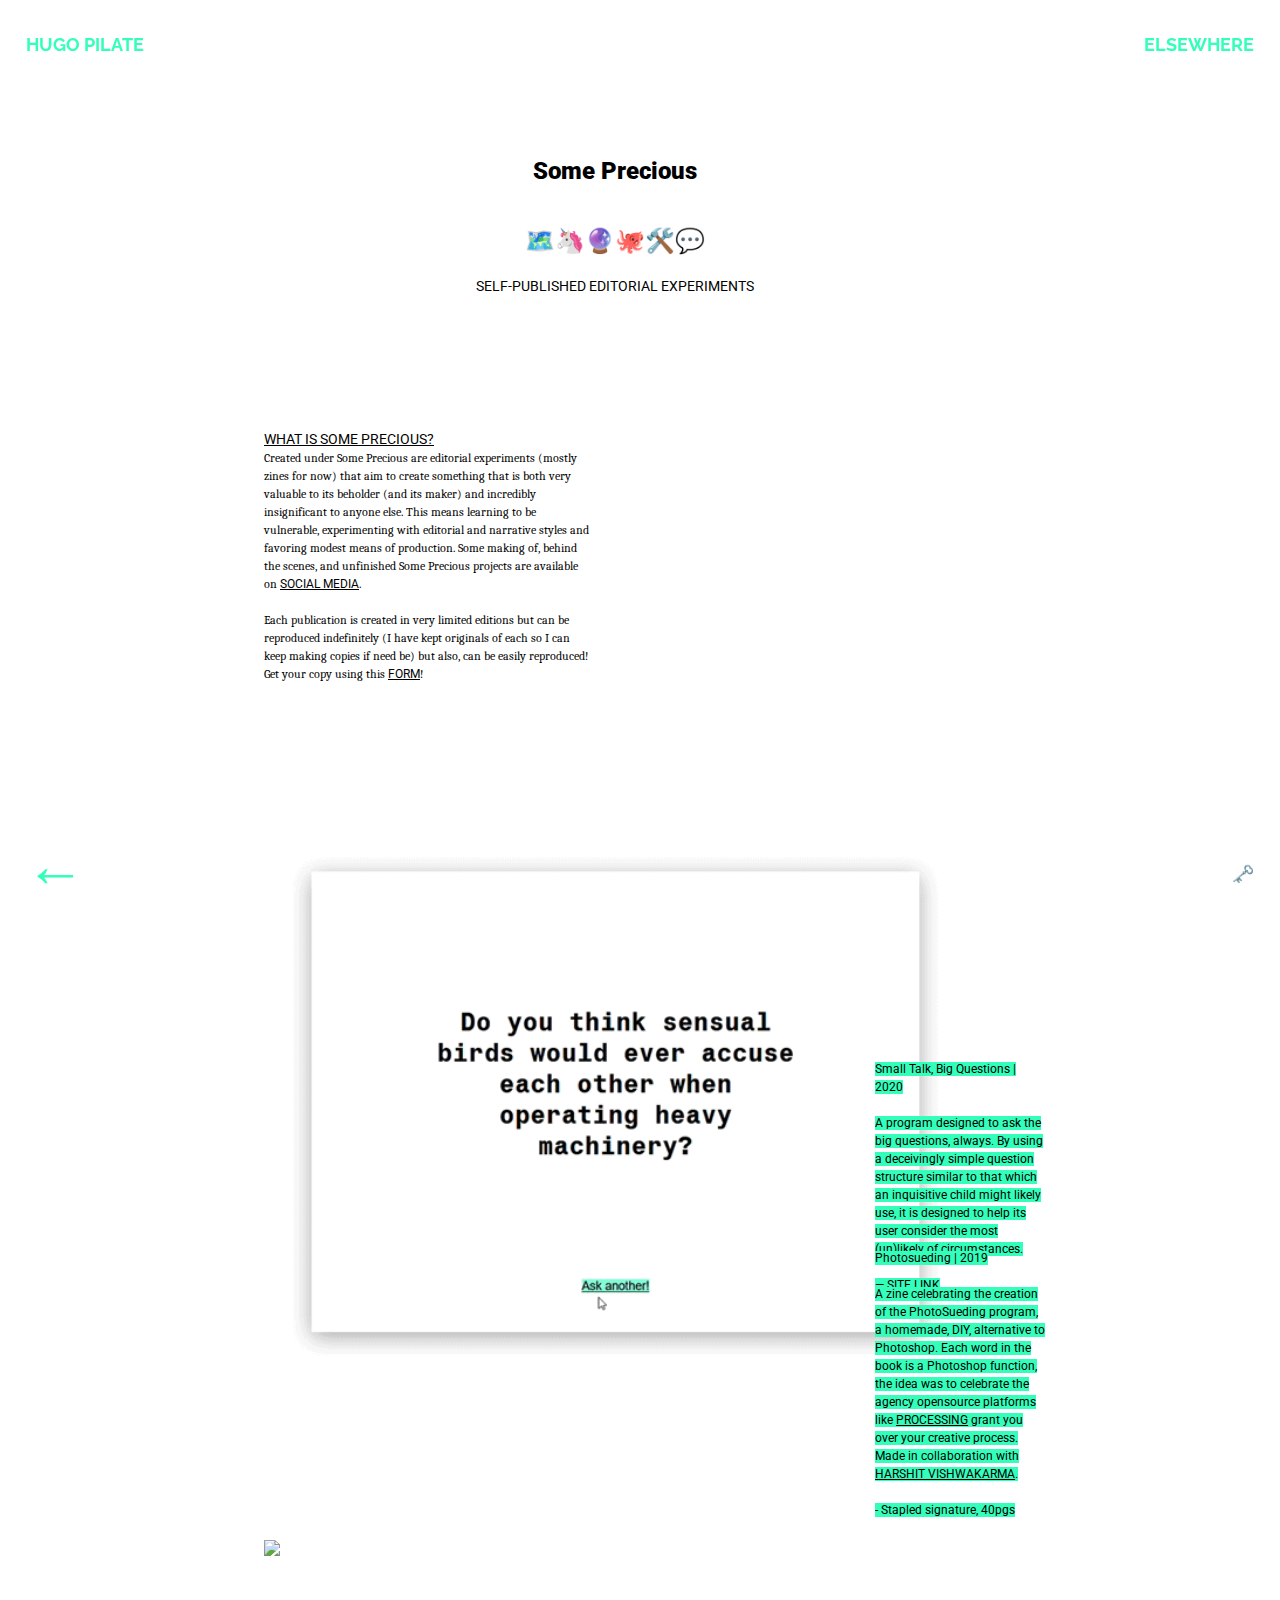
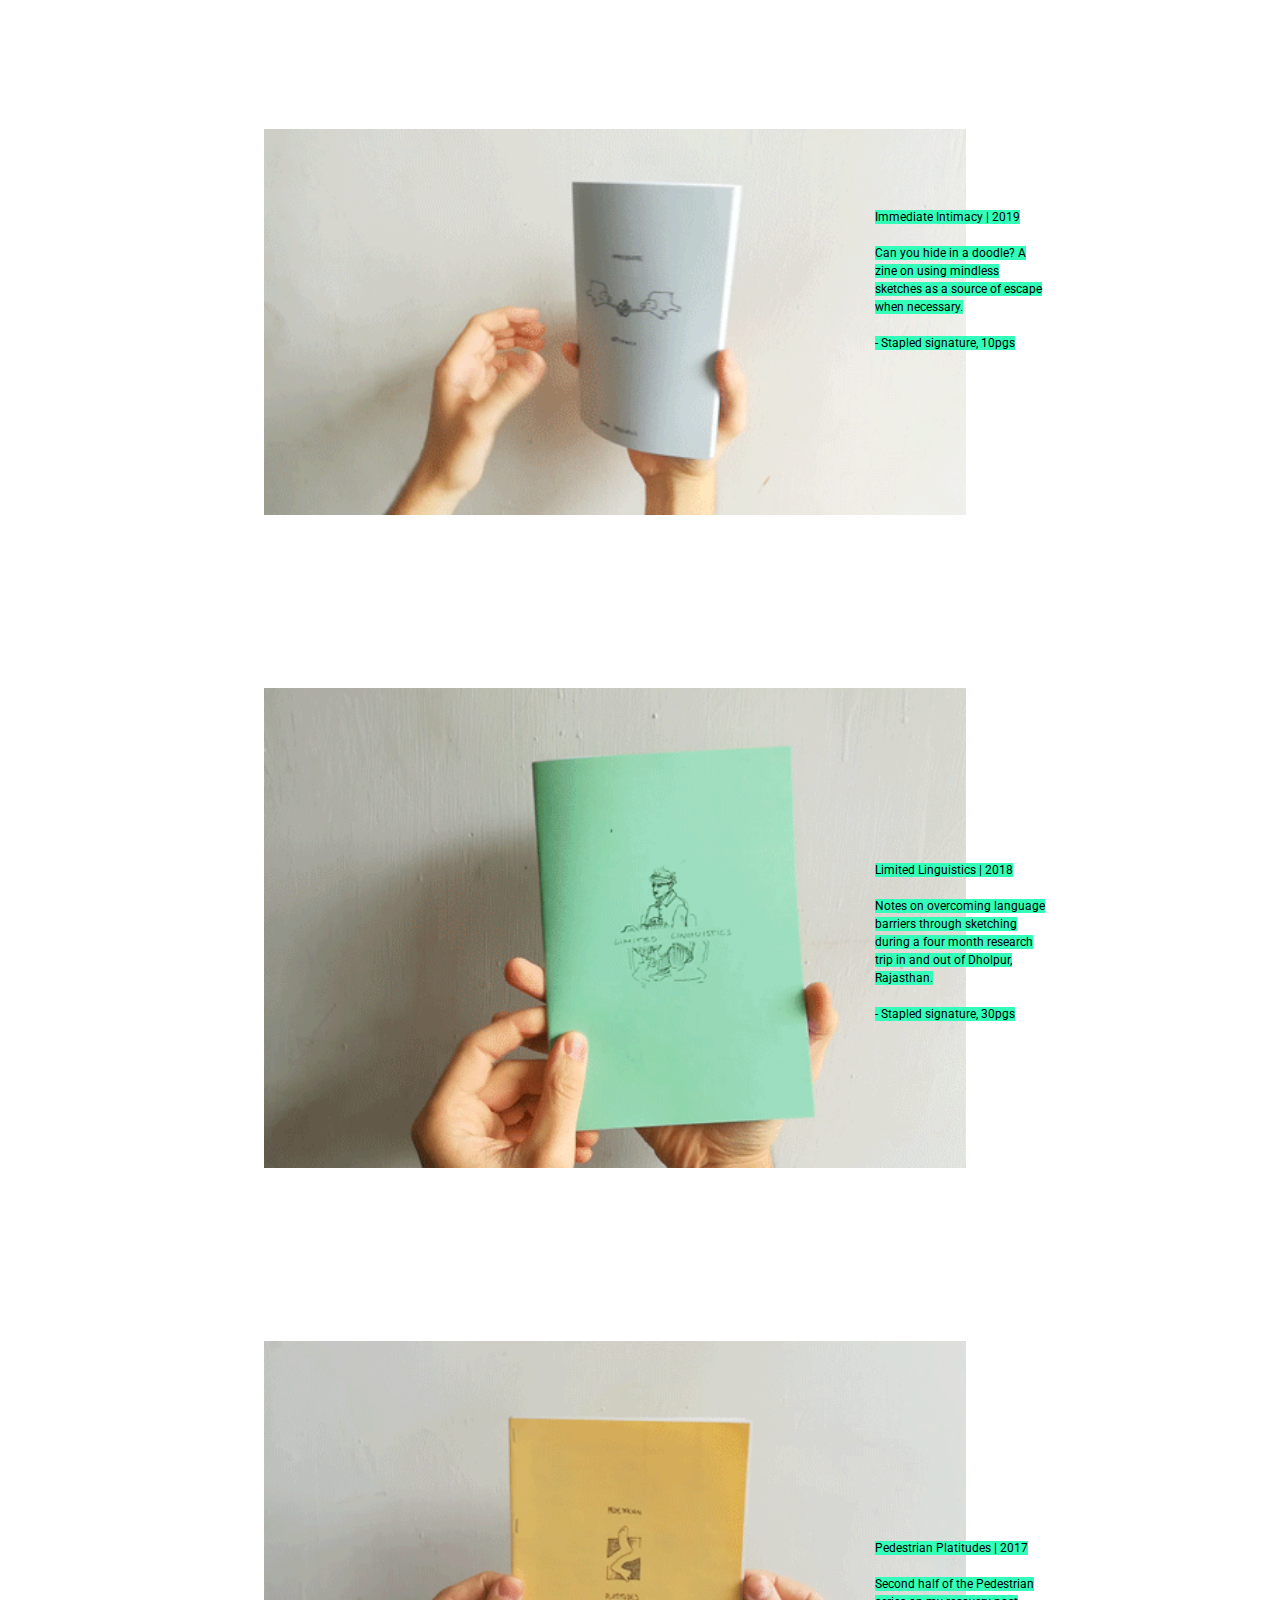
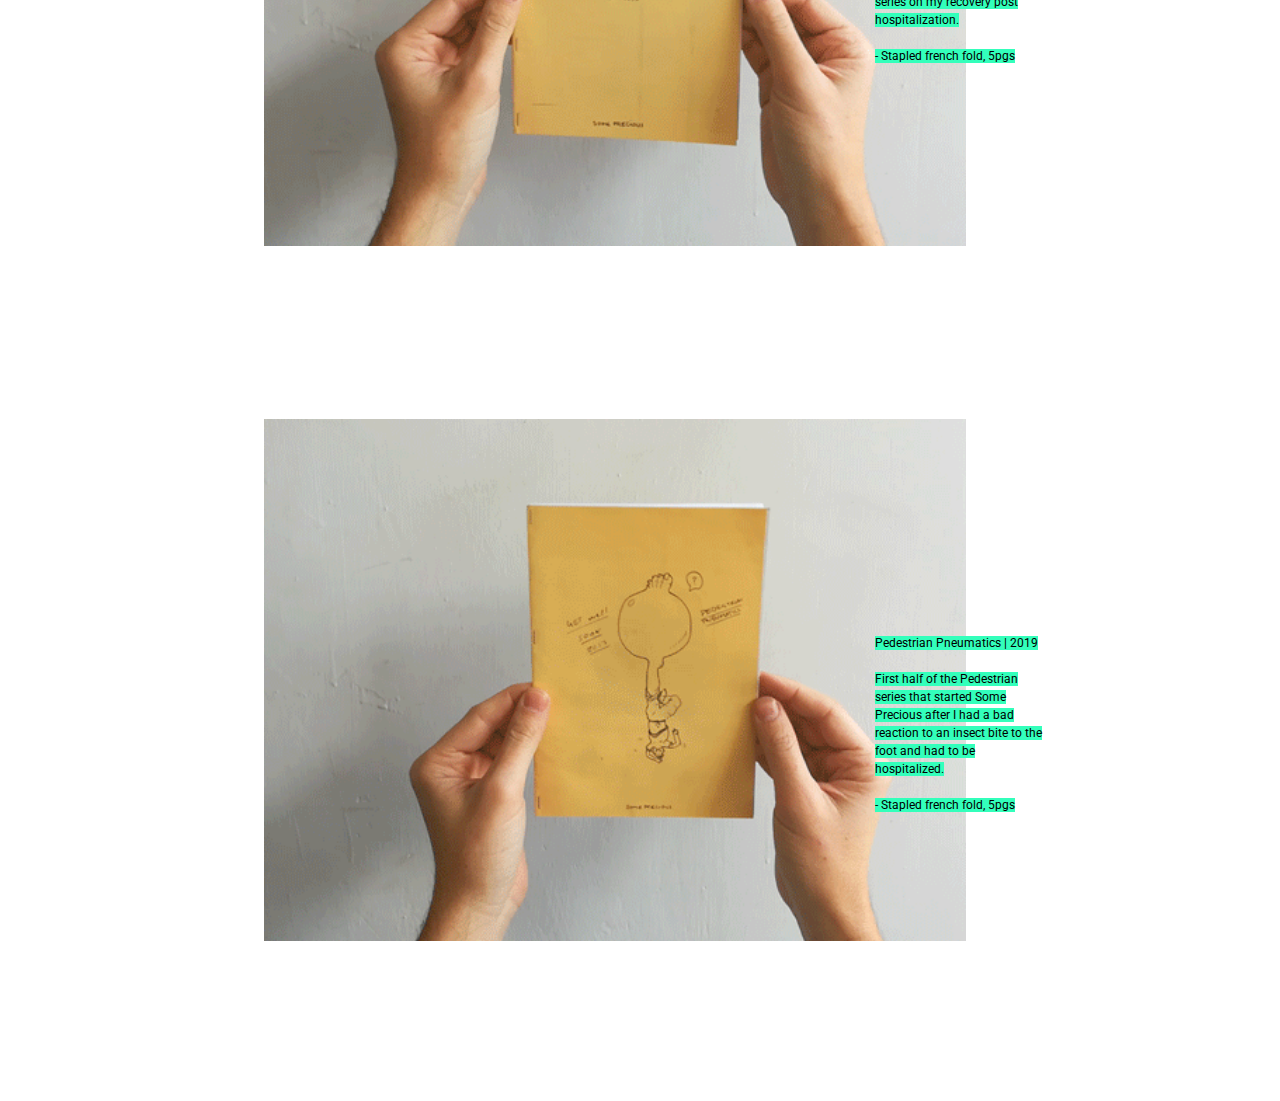
==== 00SomePrecious.html @ 05a1bcd6 "Someprecious Update" ====
<!DOCTYPE html>


<head>
    <title>SomePrecious</title>
    <link href="https://fonts.googleapis.com/css2?family=Raleway:wght@900&display=swap" rel="stylesheet">
    <link href="https://fonts.googleapis.com/css?family=Roboto:300,400&display=swap" rel="stylesheet">
    <link href="https://fonts.googleapis.com/css?family=Caladea|Roboto+Condensed:700&display=swap" rel="stylesheet">
    <link rel="stylesheet" href="style.css">


    <!-- Global site tag (gtag.js) - Google Analytics -->
    <script async src="https://www.googletagmanager.com/gtag/js?id=UA-48901953-2"></script>
    <script>
        window.dataLayer = window.dataLayer || [];

        function gtag() {
            dataLayer.push(arguments);
        }
        gtag('js', new Date());

        gtag('config', 'UA-48901953-2');

    </script>



</head>



<body>
    
    <div class="flex-grid">
    <div class="col">
        <h6 style="text-align: center;">Some Precious<br><br>🗺️🦄🔮🐙🛠️💬</h6>
    <h5 style="text-decoration:  none; text-align: center;">Self-Published Editorial Experiments</h5>
        </div>
    </div>

    

    <div class="flex-grid">
        <div class="col">
            <h5>What is Some Precious?</h5>
            <text>Created under Some Precious are editorial experiments (mostly zines for now) that aim to create something that is both very valuable to its beholder (and its maker) and incredibly insignificant to anyone else. This means learning to be vulnerable, experimenting with editorial and narrative styles and favoring modest means of production. Some making of, behind the scenes, and unfinished Some Precious projects are available on <a class="doc" href="https://www.instagram.com/someprecious/" target="_blank">social media</a>.
<br><br>
Each publication is created in very limited editions but can be reproduced indefinitely (I have kept originals of each so I can keep making copies if need be) but also, can be easily reproduced!

Get your copy using this <a class="doc" href="https://docs.google.com/forms/d/e/1FAIpQLSfIXjtyYgknS9eQH0121zi5hH_3DYWTckH-ZivKohguPB8NaA/viewform">form</a>!

            </text>

    </div>
        <div class="col"></div>
    
    </div>
        
    
    <div class="flex-grid">
       
        <div class="col">
            <div class="temp"><br>
                <img src="Images/000_Someprecious/iterativeinterog.gif" style="width:100%; float: left;">
                <div class="tempCaption">
                    <calloutL>Small Talk, Big Questions | 2020<br><br>A program designed to ask the big questions, always. By using a deceivingly simple question structure similar to that which an inquisitive child might likely use, it is designed to help its user consider the most (un)likely of circumstances.<br><br> — <a class="doc" href="https://smalltalkbigquestions.today" target="_blank">Site link</a>
 </calloutL>
                </div>
            </div>
            
            </div>
        </div>
    
    
        
        <div class="flex-grid">
       
        <div class="col">
            <div class="temp"><br>
                <img src="Images/000_Someprecious/PS.gif" style="width:100%; float: left;">
                <div class="tempCaption">
                    <calloutL>Photosueding | 2019<br><br>A zine celebrating the creation of the PhotoSueding program, a homemade, DIY, alternative to Photoshop. Each word in the book is a Photoshop function, the idea was to celebrate the agency opensource platforms like <a class="doc" href="https://processing.org" target="_blank">Processing</a> grant you over your creative process. Made in collaboration with <a class="doc" href="https://instagram.com/harshitvishvkarma/" target="_blank">Harshit Vishwakarma</a>. 
<br><br>- Stapled signature, 40pgs</calloutL>
                </div>
            </div>
            
            </div>
        </div>
    
    
    <div class="flex-grid">
       
        <div class="col">
            <div class="temp"><br>
                <img src="Images/000_Someprecious/immediateintim.gif" style="width:100%; float: left;">
                <div class="tempCaption">
                    <calloutL>Immediate Intimacy | 2019<br><br>Can you hide in a doodle? A zine on using mindless sketches as a source of escape when necessary.
<br><br>- Stapled signature, 10pgs</calloutL>
                </div>
            </div>
            
            </div>
        </div>
    
     <div class="flex-grid">
       
        <div class="col">
            <div class="temp"><br>
                <img src="Images/000_Someprecious/limitedLing.gif" style="width:100%; float: left;">
                <div class="tempCaption">
                    <calloutL>Limited Linguistics | 2018<br><br>Notes on overcoming language barriers through sketching during a four month research trip in and out of Dholpur, Rajasthan.<br><br>
- Stapled signature, 30pgs</calloutL>
                </div>
            </div>
            
            </div>
        </div>

    
 <div class="flex-grid">
       
        <div class="col">
            <div class="temp"><br>
                <img src="Images/000_Someprecious/pedplat.gif" style="width:100%; float: left;">
                <div class="tempCaption">
                    <calloutL>Pedestrian Platitudes | 2017<br><br>Second half of the Pedestrian series on my recovery post hospitalization.<br><br>
- Stapled french fold, 5pgs</calloutL>
                </div>
            </div>
            
            </div>
        </div>
    
     <div class="flex-grid">
       
        <div class="col">
            <div class="temp"><br>
                <img src="Images/000_Someprecious/pedpneu.gif" style="width:100%; float: left;">
                <div class="tempCaption">
                    <calloutL>Pedestrian Pneumatics | 2019<br><br>First half of the Pedestrian series that started Some Precious after I had a bad reaction to an insect bite to the foot and had to be hospitalized.<br><br>
- Stapled french fold, 5pgs</calloutL>
                </div>
            </div>
            
            </div>
        </div>

    
    
    
    <div class="topleft">
        <a class="tab" href="index.html" style="text-transform: uppercase"><h2>HUGO PILATE</h2></a>

    </div>

    <div class="topRight">
        <button type="button" class="collapsibleTR">
            <h2>ELSEWHERE</h2>
        </button>
        <div class="contentTR">
            <textTABS>
                <li> <a class="tab" href="https://medium.com/@hugopilate" target="_blank">Notebook</a></li>
                <li> <a class="tab" href="https://enchaussettes.tumblr.com/" target="_blank">Scrapbook</a></li>
                <li> <a class="tab" href="https://www.linkedin.com/in/hugopilate/" target="_blank">Interactive Resume</a></li>
                <li><a class="tab" href="https://www.instagram.com/enchaussettes/" target="_blank">Photo album</a></li>
                <li><a class="tab" href="https://github.com/juzbox" target="_blank">Code bank</a></li>
                <li><a class="tab" href="https://cults3d.com/en/users/Juzbox/creations" target="_blank">3D Library</a></li>
            </textTABS>
        </div>
    </div>

    <div class="bottomright">
        <button type="button" class="collapsibleBR">
            <h2>🗝️</h2>
        </button>
        <div class="contentBR">
            <textTABS>
                <li> <a class="key" href="#" target="_blank">Design Research and Strategy 🧩</a></li>
                <li> <a class="key" href="#" target="_blank">Digital Storytelling 🦄</a></li>
                <li> <a class="key" href="#" target="_blank">Speculative Design 🔮</a></li>
                <li> <a class="key" href="#" target="_blank">Public Engagement 💬</a></li>
                <li> <a class="key" href="#" target="_blank">Cocreation 🐙</a></li>
                <li> <a class="key" href="#" target="_blank">Art Direction 🗺️</a></li>
                <li> <a class="key" href="#" target="_blank">Prototyping and Production 🛠️</a></li>
            </textTABS>
        </div>
    </div>

    <div class="botleft">
        <a class="h1" href="about.html">←</a>
    </div>




</body>



<script>
    var coll = document.getElementsByClassName("collapsible");
    var i;

    for (i = 0; i < coll.length; i++) {
        coll[i].addEventListener("click", function() {
            this.classList.toggle("active");
            var content = this.nextElementSibling;
            if (content.style.display === "block") {
                content.style.display = "none";
            } else {
                content.style.display = "block";
            }
        });
    }

    var coll = document.getElementsByClassName("collapsibleTR");

    for (i = 0; i < coll.length; i++) {
        coll[i].addEventListener("click", function() {
            this.classList.toggle("active");
            var content = this.nextElementSibling;
            if (content.style.display === "block") {
                content.style.display = "none";
            } else {
                content.style.display = "block";
            }
        });
    }

    var coll = document.getElementsByClassName("collapsibleBR");


    for (i = 0; i < coll.length; i++) {
        coll[i].addEventListener("click", function() {
            this.classList.toggle("active");
            var content = this.nextElementSibling;
            if (content.style.display === "block") {
                content.style.display = "none";
            } else {
                content.style.display = "block";
            }
        });
    }

</script>





<html>

</html>
---- style.css ----
body {
    padding: 0px;
    cursor: crosshair;
}


/*         TEXT         */
text {
    color: black;
    font-family: 'Caladea';
    font-size: 12px;
    line-height: 16px;
    padding-right: 0px;
    background: white;
}

texti {
    background: white;
    color: black;
    font-family: 'Caladea';
    font-size: 12px;
    font-style: italic;
}


calloutR {
    color: black;
    font-family: 'Roboto';
    padding: 0px;
    margin: 0px;
    position: inherit;
    font-size: 12px;
    right: -18vw;
    background: #33ffbb;
    bottom: 12vh;
    z-index: 1;
}

calloutL {
    color: black;
    font-family: 'Roboto';
    padding: 0px;
    margin: 0px;
    position: inherit;
    font-size: 12px;
    right: -45vw;
    background: #33ffbb;
    bottom: 32vh;
    z-index: 1;
}



textTABS {
    color: black;
    font-family: 'Caladea';
    font-size: 14px;
    line-height: 18px;
    padding-right: 20px;
}

li {
    text-align: right;
    list-style: none;
}

a.h1 {
    text-decoration: none;
    font-family: 'Raleway', sans-serif;
    font-size: 60px;
    color: #33ffbb;
    z-index: 1;
}

a.h1:hover {
    text-decoration: none;
    font-family: 'Raleway', sans-serif;
    font-size: 65px;
    color: #33ffbb;
    z-index: 1;
}


h2 {
    background-color: transparent;
    font-family: 'Raleway', sans-serif;
    font-size: 18px;
    color: #33ffbb;
}

h2:hover {
    background-color: transparent;
    font-family: 'Raleway', sans-serif;
    cursor: zoom-in;
    z-index: 1;
    padding: 5px;
    font-size: 20px;
    color: #33ffbb;
}


h3 {
    background: white;
    line-height: 28px;
    color: black;
    font-family: 'Roboto', sans-serif;
    font-weight: 900;
    font-size: 18px;
    padding-right: 20px;
}


h4 {
    background-color: transparent;
    font-family: 'Raleway', sans-serif;
    font-size: 18px;
    color: #33ffbb;
}

h5 {
    background: white;
    line-height: 18px;
    font-family: 'Roboto';
    font-size: 14px;
    cursor: crosshair;
    font-weight: 400;
    text-transform: lowercase;
    color: black;
    padding-top: 0px;
    margin-top: 0px;
    text-transform: uppercase;
    text-decoration: underline;
    margin-bottom: 0px;
    padding-bottom: 0px;
}

h6 {
    background: white;
    line-height: 35px;
    color: black;
    position: sticky;
    font-family: 'Roboto', sans-serif;
    font-weight: 900;
    font-size: 24px;
    padding-top: 0vh;
    margin-bottom: 18px;
}



/*         INTERACTIVE (CLICKABLE MENUS)        */


.collapsible {
    background-color: transparent;
    color: black;
    cursor: crosshair;
    padding: 0px;
    border: none;
    outline: none;
    padding-bottom: 0px;
}



.content {
    display: none;
    bottom: 50px;
    padding-bottom: 16px;
    position: absolute;
    max-height: 300px;
    overflow-y: scroll;
    background-color: white;
    min-width: 350px;
    z-index: 1;
}




.collapsibleBR {
    color: black;
    background-color: transparent;
    cursor: crosshair;
    padding: px;
    border: none;
    outline: none;
    z-index: 1;
}


.contentBR {
    display: none;
    right: 2vw;
    bottom: 5vh;
    padding-bottom: 0px;
    position: absolute;
    min-width: 350px;

}




.collapsibleTR {
    position: absolute;
    text-align: left;
    right: 0px;
    background-color: transparent;
    color: black;
    cursor: crosshair;
    border: none;
    outline: none;
}




.contentTR {
    background-color: transparent;
    text-align: left;
    display: none;
    top: 5vh;
    right: 2vw;
    position: absolute;
    z-index: 1;
    min-width: 150px;
}





/*         IMAGE         */

img {
    width: 100%;
    height: auto;
    float: right;
    padding-bottom: 20px;

}

.video-container {
    position: relative;
    padding-bottom: 56.25%;
    padding-top: 35px;
    height: 0;
    overflow: hidden;
}

.video-container iframe {
    position: absolute;
    top: 0;
    left: 0;
    width: 100%;
    height: 100%;
}



/*         INTERACTIVE (IMAGE and LINKS)        */


.dropdown-contentIMG {
    display: none;
    position: absolute;
    padding-right: 10px;
}

.dropdown:hover .dropdown-contentIMG {
    float: left;
    color: black;
    display: block;
    cursor: crosshair;
}

a.doc {
    font-family: 'Roboto';
    font-size: 12px;
    cursor: zoom-in;
    font-weight: normal;
    text-transform: uppercase;
    color: black;
    text-decoration: underline;
}

a.doc:hover {
    color: black;
    cursor: zoom-in;
    background: #33ffbb;
    font-size: 12px;
    text-decoration: none;
}


a.tab {
    line-height: 24px;
    font-family: 'Roboto';
    font-size: 18x;
    cursor: zoom-in;
    font-weight: normal;
    text-transform: lowercase;
    color: black;
    text-decoration: none;
}

a.tab:hover {
    color: black;
    cursor: zoom-in;
    background: #33ffbb;
    text-decoration: none;
}

a.index {

    font-size: 16px;
    line-height: 28px;
    font-family: 'Roboto';
    font-size: 18px;
    font-weight: 900;
    cursor: zoom-in;
    color: black;
    text-decoration: none;
}

a.index:hover {
    color: black;
    cursor: zoom-in;
    background: #33ffbb;
    text-decoration: none;
}


a.key {
    line-height: 24px;
    background: white;
    font-family: 'Roboto';
    font-size: 18x;
    cursor: zoom-in;
    font-weight: normal;
    text-transform: lowercase;
    color: black;
    text-decoration: none;
}

a.key:hover {
    color: black;
    cursor: crosshair;
    background: white;
    text-decoration: none;
}








/*         LAYOUT        */


.row {
    position: relative;
    flex-direction: row;
    display: flex;
    background: transparent;
    flex-wrap: nowrap;
    margin: 0px;
    height: 80%;
}

.rowProj {
    background: transparent;
    position: relative;
    margin: 0px;
    width: 100%;
    height: 20vh;

}


.column {
    position: relative;
    left: 30vw;
    flex-direction: column;
    float: left;
    top: 0px;
    height: 95vh;
    overflow-y: scroll;
    width: 25vw;
    margin-top: 2vh;
    padding-right: 10px;
    margin-right: 20px;
}

.column2 {
    position: relative;
    left: 30vw;
    flex-direction: column;
    float: left;
    top: 0px;
    height: 95vh;
    overflow-y: scroll;
    width: 25vw;
    margin-top: 2vh;
    padding-right: 10px;
    margin-right: 20px;
}




.tempImg {

    margin-top: 10vh;
    margin-right: 10vw;
    margin-left: 10vw;

    position: relative;
    height: 45vh;
    width: 80%;
    overflow-x: scroll;
}

.temp {
    margin: 0px;
    padding: 0px;
    position: relative;
    width: 100%;
}

.tempCaption {
    margin: 0px;
    padding: 0px;
    height: 30px;
    position: relative;
    bottom: 40px;
    right: -5%;
    width: 170px;
}

.tempCaptionfull {
    margin: 0px;
    padding: 0px;
    height: 30px;
    position: relative;
    bottom: -40px;
    right: -55%;
    width: 170px;
}




.topRight {
    margin 0;
    position: fixed;
    top: 2vh;
    right: 20px;
    width: 0px;

}

.topleft {
    width: 20vw;
    position: fixed;
    top: 2vh;
    left: 2vw;
}



.bottomright {
    position: fixed;
    bottom: 0vh;
    right: 20px;
    font-size: 14x;
}

.botleft {
    position: fixed;
    bottom: 0vh;
    left: 2vw;
}

.botCenter {
    position: fixed;
    text-align: center;
    bottom: 3vh;
    transform: translate(-50%);
    left: 50%;
    width: 400px;

}

/*FLEX*/


.flex-gridTop {
    display: flex;
    height: 2vh;
    width: 100%;
}

.flex-grid {
    display: flex;
    flex-flow: row;
    padding-top: 10vh;
    padding-left: 20vw;
    padding-right: 20vw;
    padding-bottom: 5vh;
}

.flex-grid .col {
    flex: 1;
    padding-right: 50px;
    min-width: 30%;
}


.infoSide {
    width: 20vw;
    position: fixed;
    top: 30vh;
    left: 2vw;
}


/* Smartphones (portrait) ----------- */
@media screen and (orientation:portrait) {
    /*@media only screen and (max-width : 320px) {*/
    /* Styles */


    .infoSide {
        display: none;
    }

    .flex-grid .col {
        flex: 1;
        padding-right: 50px;
        min-width: 20%;
    }

    .flex-grid .col {
        flex: 1;
        padding-right: 50px;
        padding-bottom: 50px;
        min-width: 30%;
    }



    a.doc {
        font-family: 'Roboto';
        font-size: 20px;
        cursor: zoom-in;
        font-weight: normal;
        text-transform: uppercase;
        color: black;
        text-decoration: underline;
    }

    .tempImg {

        margin-top: 10vh;
        margin-right: 10vw;
        margin-left: 10vw;

        position: relative;
        height: 45vh;
        margin-left: 10vw;
        margin-right: 10vw;
        width: 90%;
        overflow-x: scroll;
    }


    .flex-grid {
        display: flex;
        width: 100%;
        flex-flow: column;
        padding-top: 10vh;
        padding-left: 20vw;
        padding-right: 20vw;
    }


    .topRight {
        margin 0;
        position: fixed;
        top: 1vh;
        right: 20px;
        width: 0px;

    }


    h2 {
        background-color: transparent;
        font-family: 'Raleway', sans-serif;
        font-size: 32px;
        color: #33ffbb;
    }


    textTABS {
        color: black;
        font-family: 'Caladea';
        font-size: 32px;
        line-height: 42px;
        padding-right: 20px;
    }




    h2:hover {
        background-color: transparent;
        font-family: 'Raleway', sans-serif;
        cursor: zoom-in;
        z-index: 1;
        padding: 5px;
        font-size: 32px;
        color: #33ffbb;
    }

    h2:visited {
        background-color: transparent;
        font-family: 'Raleway', sans-serif;
        cursor: zoom-in;
        z-index: 1;
        padding: 5px;
        font-size: 32px;
        color: #33ffbb;
    }

    h3 {
        background: white;
        line-height: 32px;
        color: black;
        font-family: 'Roboto', sans-serif;
        font-weight: 900;
        font-size: 24px;
        padding-right: 20px;
    }

    a.index {

        font-size: 16px;
        line-height: 32px;
        font-family: 'Roboto';
        font-size: 24px;
        font-weight: 900;
        cursor: zoom-in;
        color: black;
        text-decoration: none;
    }

    h5 {
        background: white;
        line-height: 24px;
        font-family: 'Roboto';
        font-size: 22px;
        cursor: crosshair;
        font-weight: 400;
        text-transform: lowercase;
        color: black;
        padding-top: 0px;
        margin-top: 0px;
        text-transform: uppercase;
        text-decoration: underline;
        margin-bottom: 0px;
        padding-bottom: 5px;
    }


    h6 {
        background: white;
        line-height: 65px;
        color: black;
        position: sticky;
        font-family: 'Roboto', sans-serif;
        font-weight: 900;
        font-size: 44px;
        padding-top: 5vh;
        margin-bottom: 18px;
    }

    .tempCaptionfull {
        margin: 0px;
        padding: 0px;
        height: 30px;
        position: relative;
        bottom: 30vh;
        right: -75%;
        width: 350px;
    }


    .tempCaption {
        margin: 0px;
        padding: 0px;
        height: 30px;
        position: relative;
        bottom: 20vh;
        right: -75%;
        width: 350px;
    }

    calloutR {
        color: black;
        font-family: 'Roboto';
        padding: 0px;
        margin: 0px;
        position: inherit;
        font-size: 28px;
        line-height: 40px;
        right: 0px;
        background: #33ffbb;
        bottom: 0px;
        z-index: 1;
    }



    .column {
        position: relative;
        left: 8vw;
        flex-direction: column;
        float: left;
        top: 12vh;
        height: 75vh;
        overflow-y: scroll;
        width: 40vw;
        margin-top: 2vh;
        padding-right: 10px;
        margin-right: 20px;
    }

    .column2 {
        position: relative;
        left: 8vw;
        flex-direction: column;
        float: left;
        top: 12vh;
        height: 75vh;
        overflow-y: scroll;
        width: 40vw;
        margin-top: 2vh;
        padding-right: 10px;
        margin-right: 20px;
    }

    .topleft {
        width: 40vw;
        position: fixed;
        top: 2vh;
        left: 2vw;
    }

    text {
        color: black;
        font-family: 'Caladea';
        font-size: 28px;
        line-height: 36px;
        padding-right: 0px;
        background: white;
    }

    texti {
        background: white;
        color: black;
        font-family: 'Caladea';
        font-size: 16px;
        font-style: italic;
    }
}




/* Smartphones (landscape) ----------- */
@media screen and (max-height:600px) and (orientation:landscape) {
    /* Styles */

        .infoSide {
        width: 23vw;
        position: absolute;
        overflow-y: scroll;
        height: 50vh;
        top: 35vh;
        left: 2vw;
    }

    .flex-grid {
        width: 100%;
        display: flex;
        flex-flow: row;
        padding-top: 10vh;
        padding-left: 10vw;
        padding-right: 10vw;
        padding-bottom: 15vh;
    }

    .tempCaptionfull {
        margin: 0px;
        padding: 0px;
        height: 30px;
        position: relative;
        bottom: 20vh;
        right: -75%;
        width: 170px;
    }

    .tempCaption {
        margin: 0px;
        padding: 0px;
        height: 30px;
        position: relative;
        bottom: 15vh;
        right: -35%;
        width: 170px;
    }



    .tempImg {

        margin-top: 10vh;
        margin-right: 10vw;
        margin-left: 10vw;

        position: relative;
        height: 45vh;
        margin-left: 10vw;
        margin-right: 10vw;
        width: 90%;
        overflow-x: scroll;
    }



    .column {
        position: relative;
        left: 30vw;
        flex-direction: column;
        float: left;
        top: 12vh;
        height: 75vh;
        overflow-y: scroll;
        width: 30vw;
        margin-top: 2vh;
        padding-right: 10px;
        margin-right: 20px;
    }

    .column2 {
        position: relative;
        left: 30vw;
        flex-direction: column;
        float: left;
        top: 12vh;
        height: 75vh;
        overflow-y: scroll;
        width: 30vw;
        margin-top: 2vh;
        padding-right: 10px;
        margin-right: 20px;
    }




    .topleft {
        width: 40vw;
        position: fixed;
        top: 4vh;
        left: 2vw;
    }



}
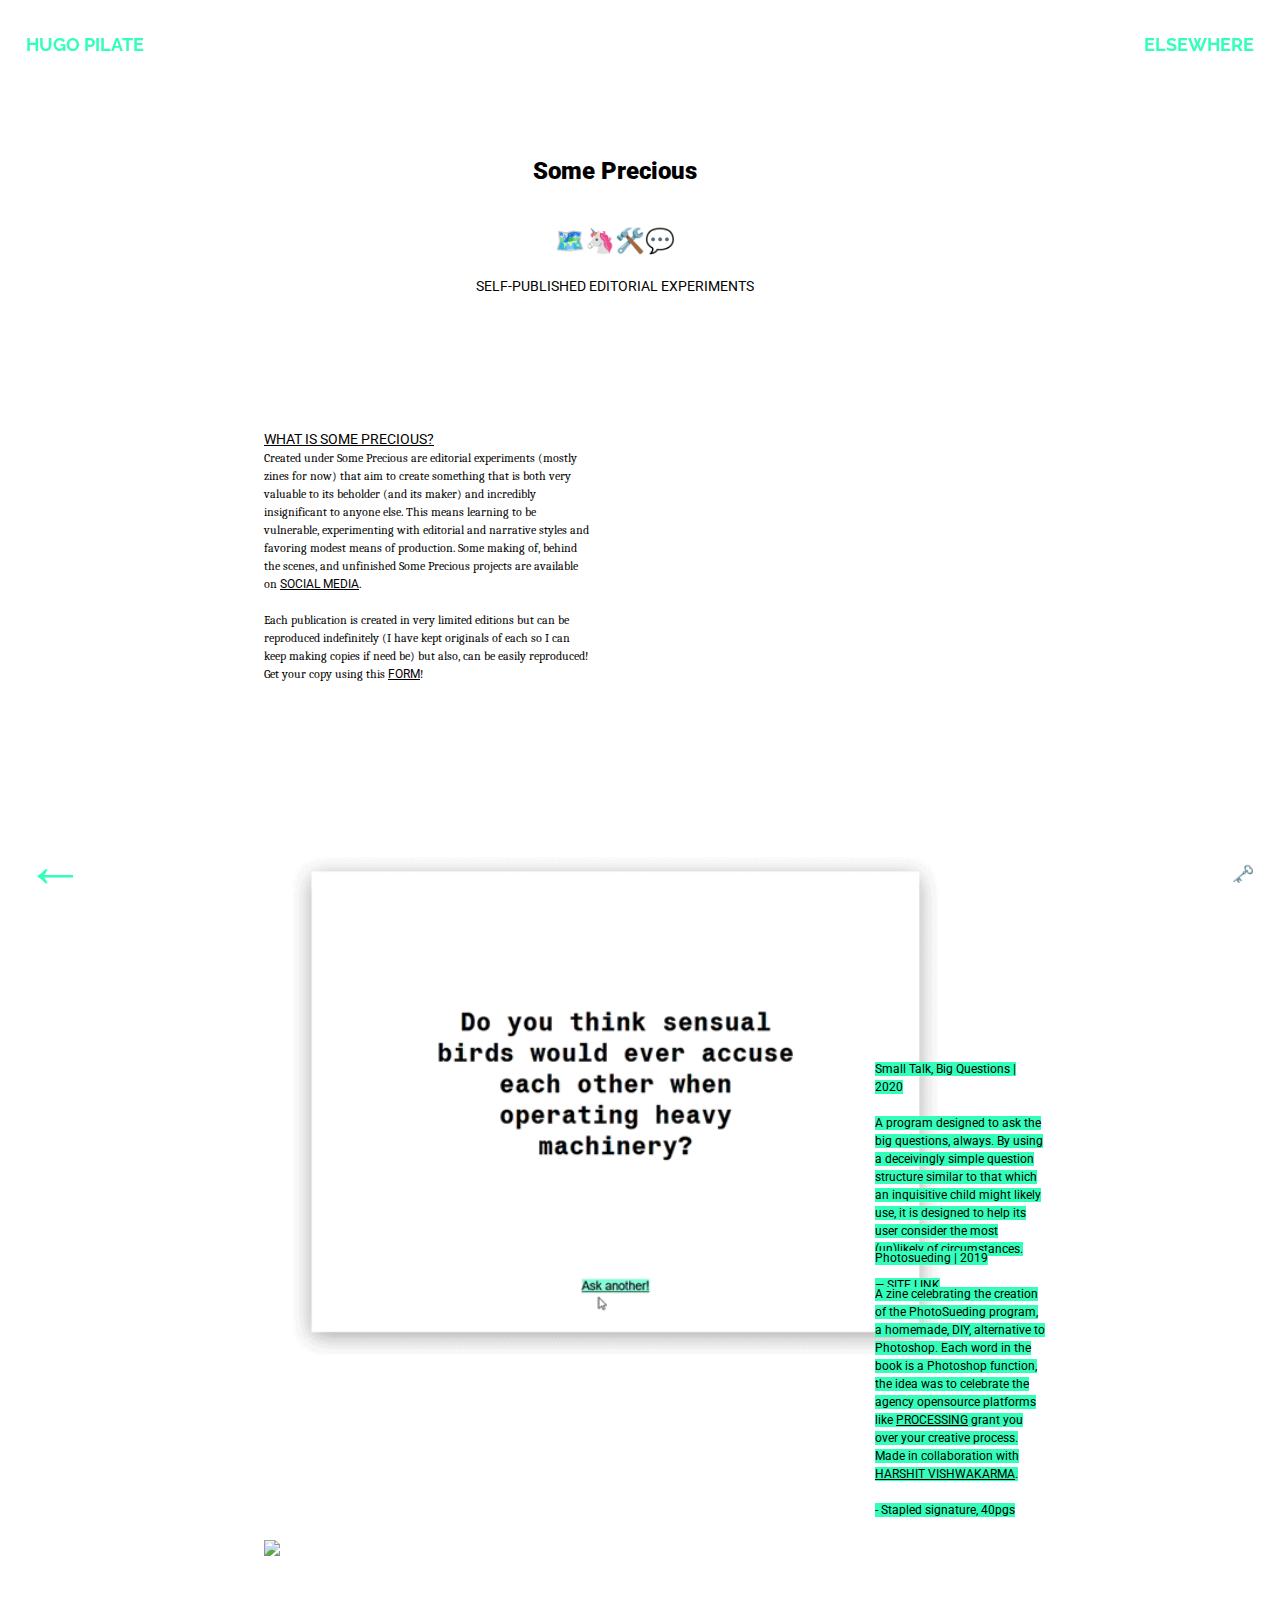
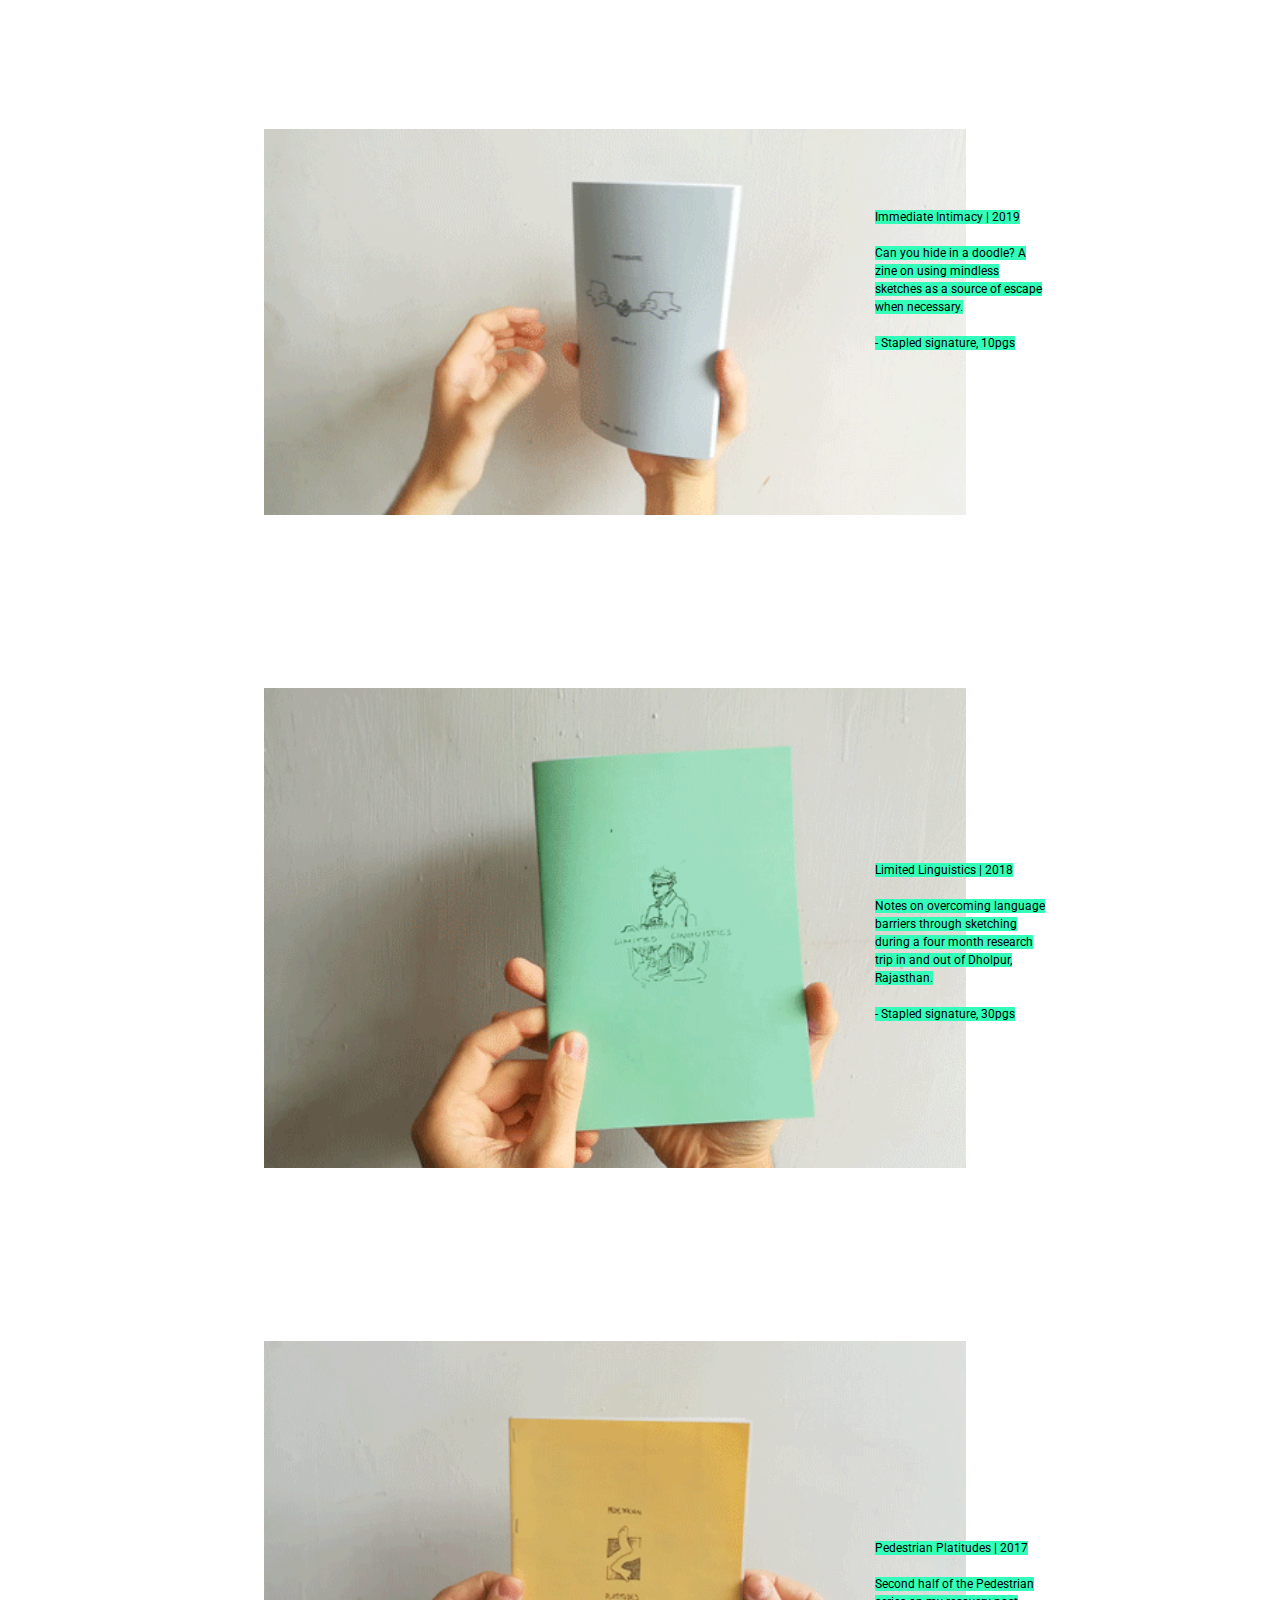
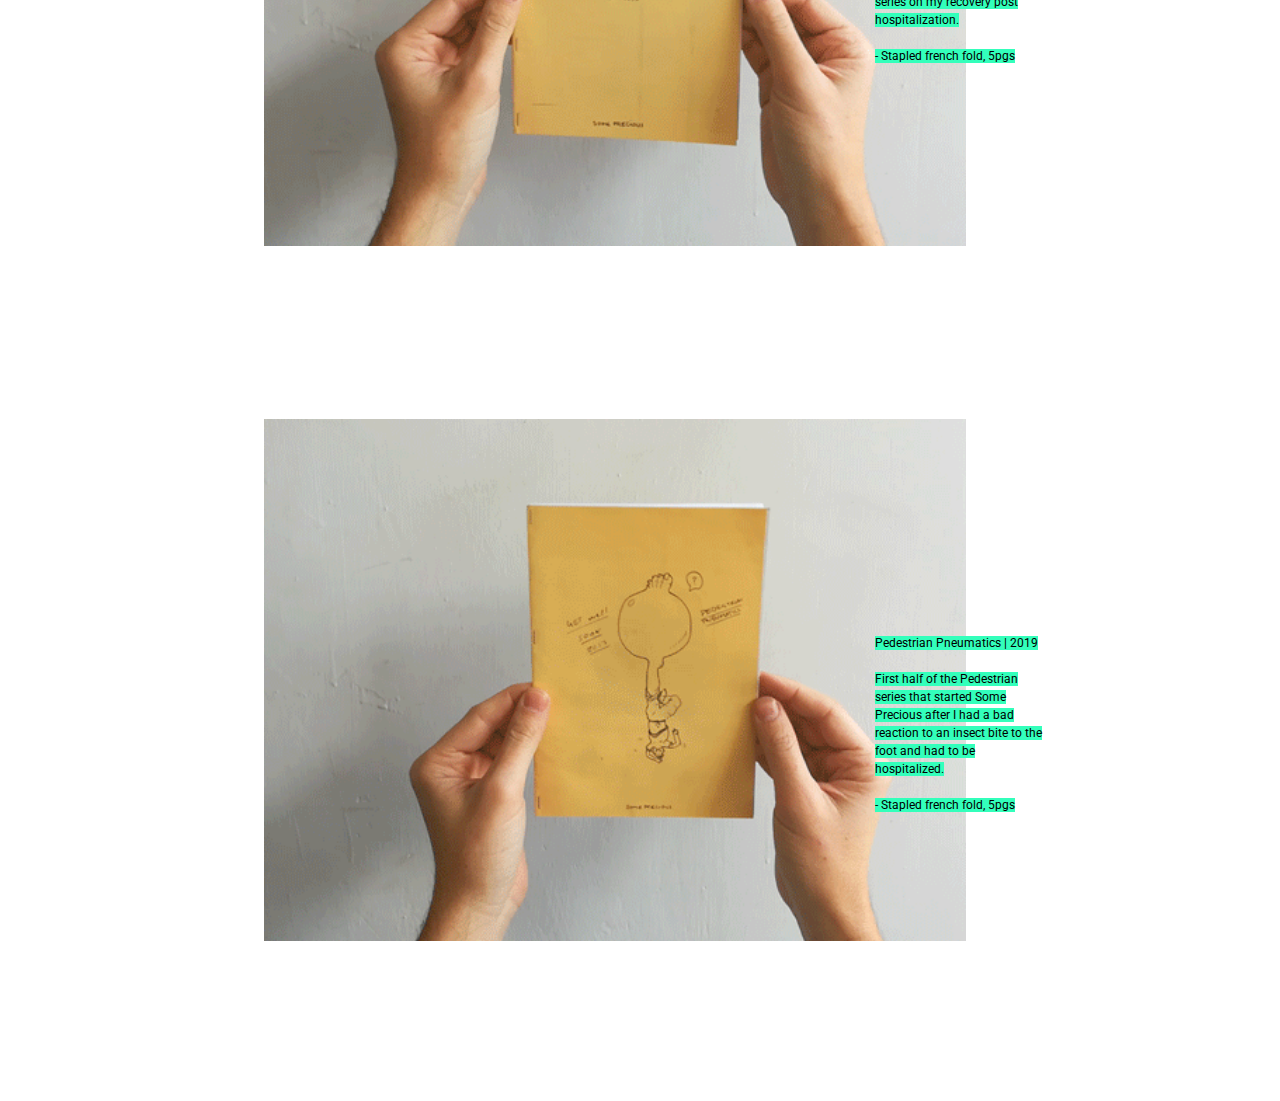
==== commit 4a581feb: "PS added" ====
--- a/00SomePrecious.html
+++ b/00SomePrecious.html
@@ -33,7 +33,7 @@
     
     <div class="flex-grid">
     <div class="col">
-        <h6 style="text-align: center;">Some Precious<br><br>🗺️🦄🔮🐙🛠️💬</h6>
+        <h6 style="text-align: center;">Some Precious<br><br>🗺️🦄🛠️💬</h6>
     <h5 style="text-decoration:  none; text-align: center;">Self-Published Editorial Experiments</h5>
         </div>
     </div>
--- a/style.css
+++ b/style.css
@@ -37,6 +37,14 @@
     z-index: 1;
 }
 
+callout {
+    color: black;
+    font-family: 'Roboto';
+    font-size: 12px;
+    background: #33ffbb;
+}
+
+
 calloutL {
     color: black;
     font-family: 'Roboto';
@@ -143,6 +151,18 @@
     font-family: 'Roboto', sans-serif;
     font-weight: 900;
     font-size: 24px;
+    padding-top: 0vh;
+    margin-bottom: 18px;
+}
+
+h7 {
+    background: white;
+    line-height: 35px;
+    color: #33ffbb;
+    position: sticky;
+    font-family: 'Roboto', sans-serif;
+    font-weight: 900;
+    font-size: 300px;
     padding-top: 0vh;
     margin-bottom: 18px;
 }
@@ -411,7 +431,17 @@
 }
 
 
-
+.fullXscroll {
+        position: relative;
+    flex-direction: row;
+    display: flex;
+    flex-wrap: nowrap;
+    margin: 0px;
+    height: 80vh;
+    width: 90vw;
+    overflow-x: scroll;
+    overflow-y: auto;
+}
 
 .tempImg {
 
@@ -442,6 +472,14 @@
     width: 170px;
 }
 
+.scrollCaption { 
+    position: inherit;
+    z-index: 1;
+    top: 10vh;
+    left: 2vw;
+    width:20vw;
+}
+
 .tempCaptionfull {
     margin: 0px;
     padding: 0px;
@@ -449,7 +487,7 @@
     position: relative;
     bottom: -40px;
     right: -55%;
-    width: 170px;
+    width: 200px;
 }
 
 
@@ -511,6 +549,15 @@
     padding-top: 10vh;
     padding-left: 20vw;
     padding-right: 20vw;
+    padding-bottom: 5vh;
+}
+
+.flex-grid-noPad {
+    display: flex;
+    flex-flow: row;
+    padding-top: 10vh;
+    padding-left: 5vw;
+    padding-right: 5vw;
     padding-bottom: 5vh;
 }
 
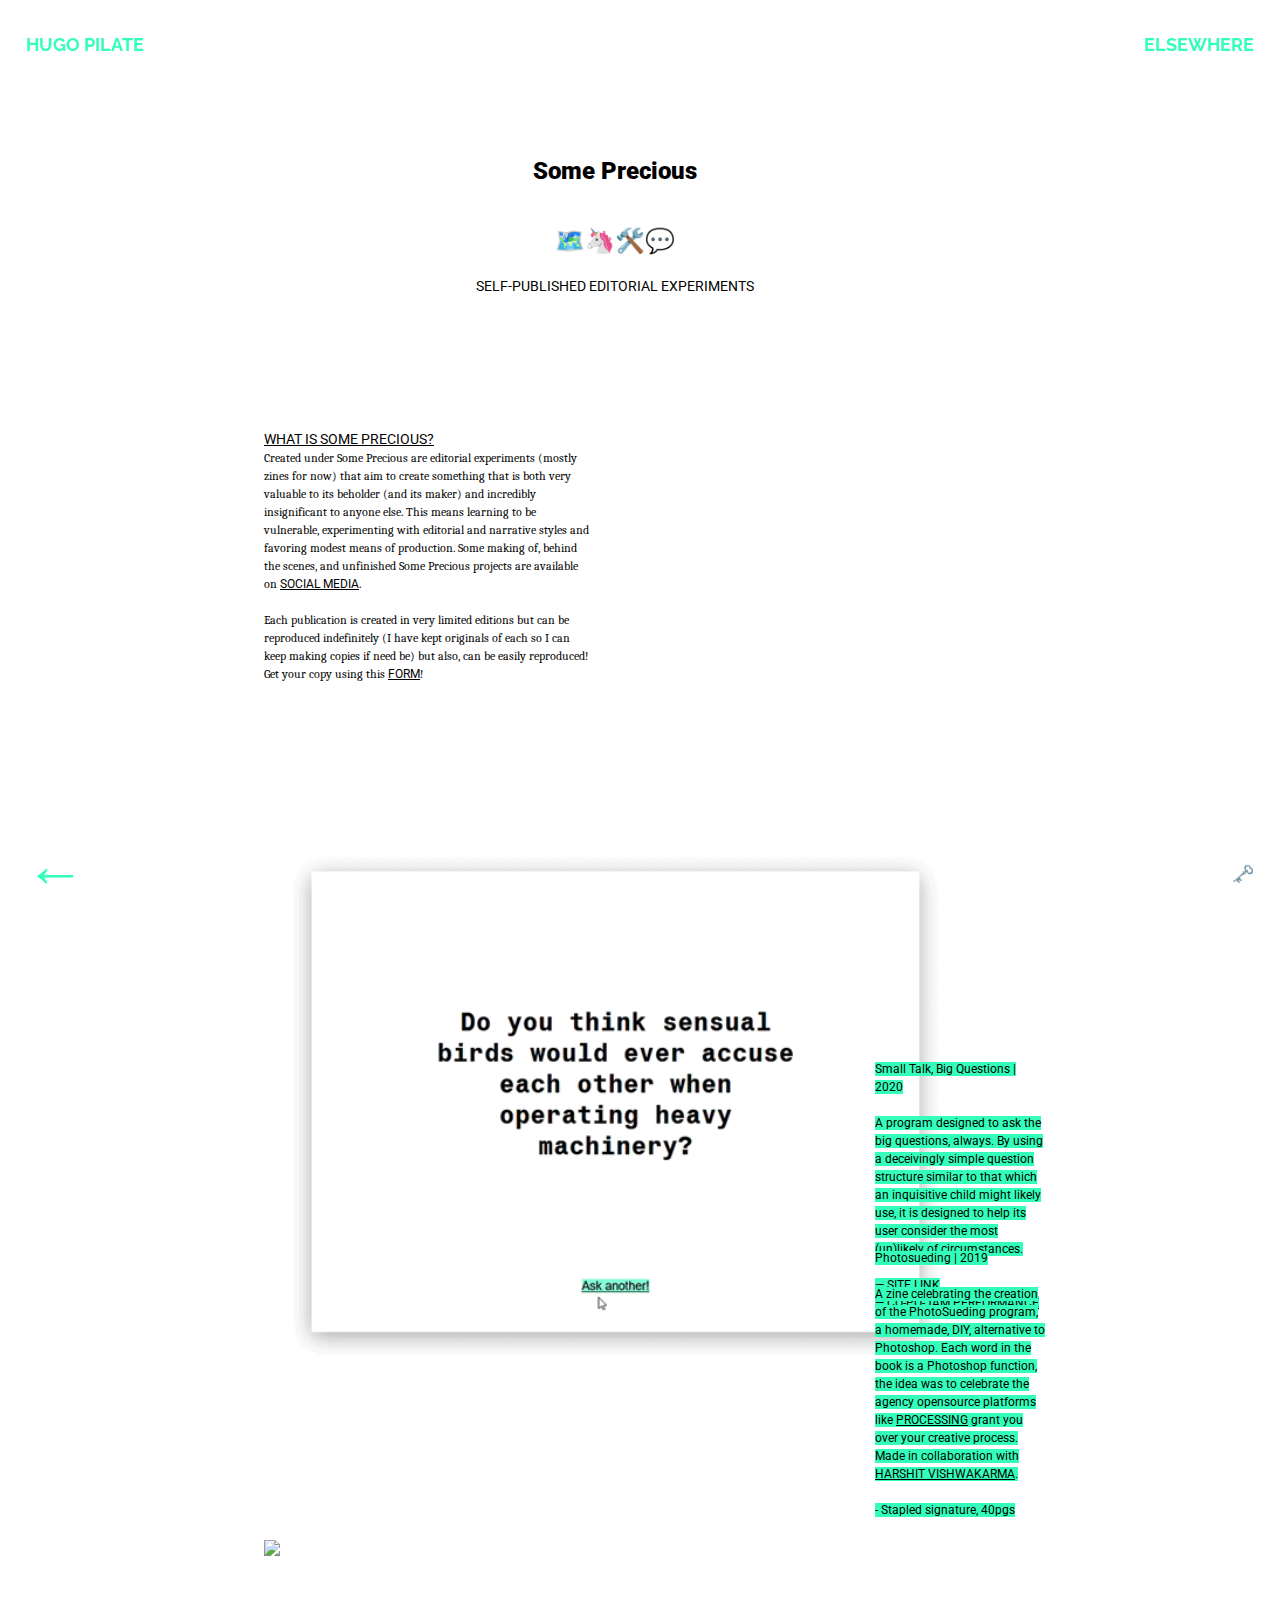
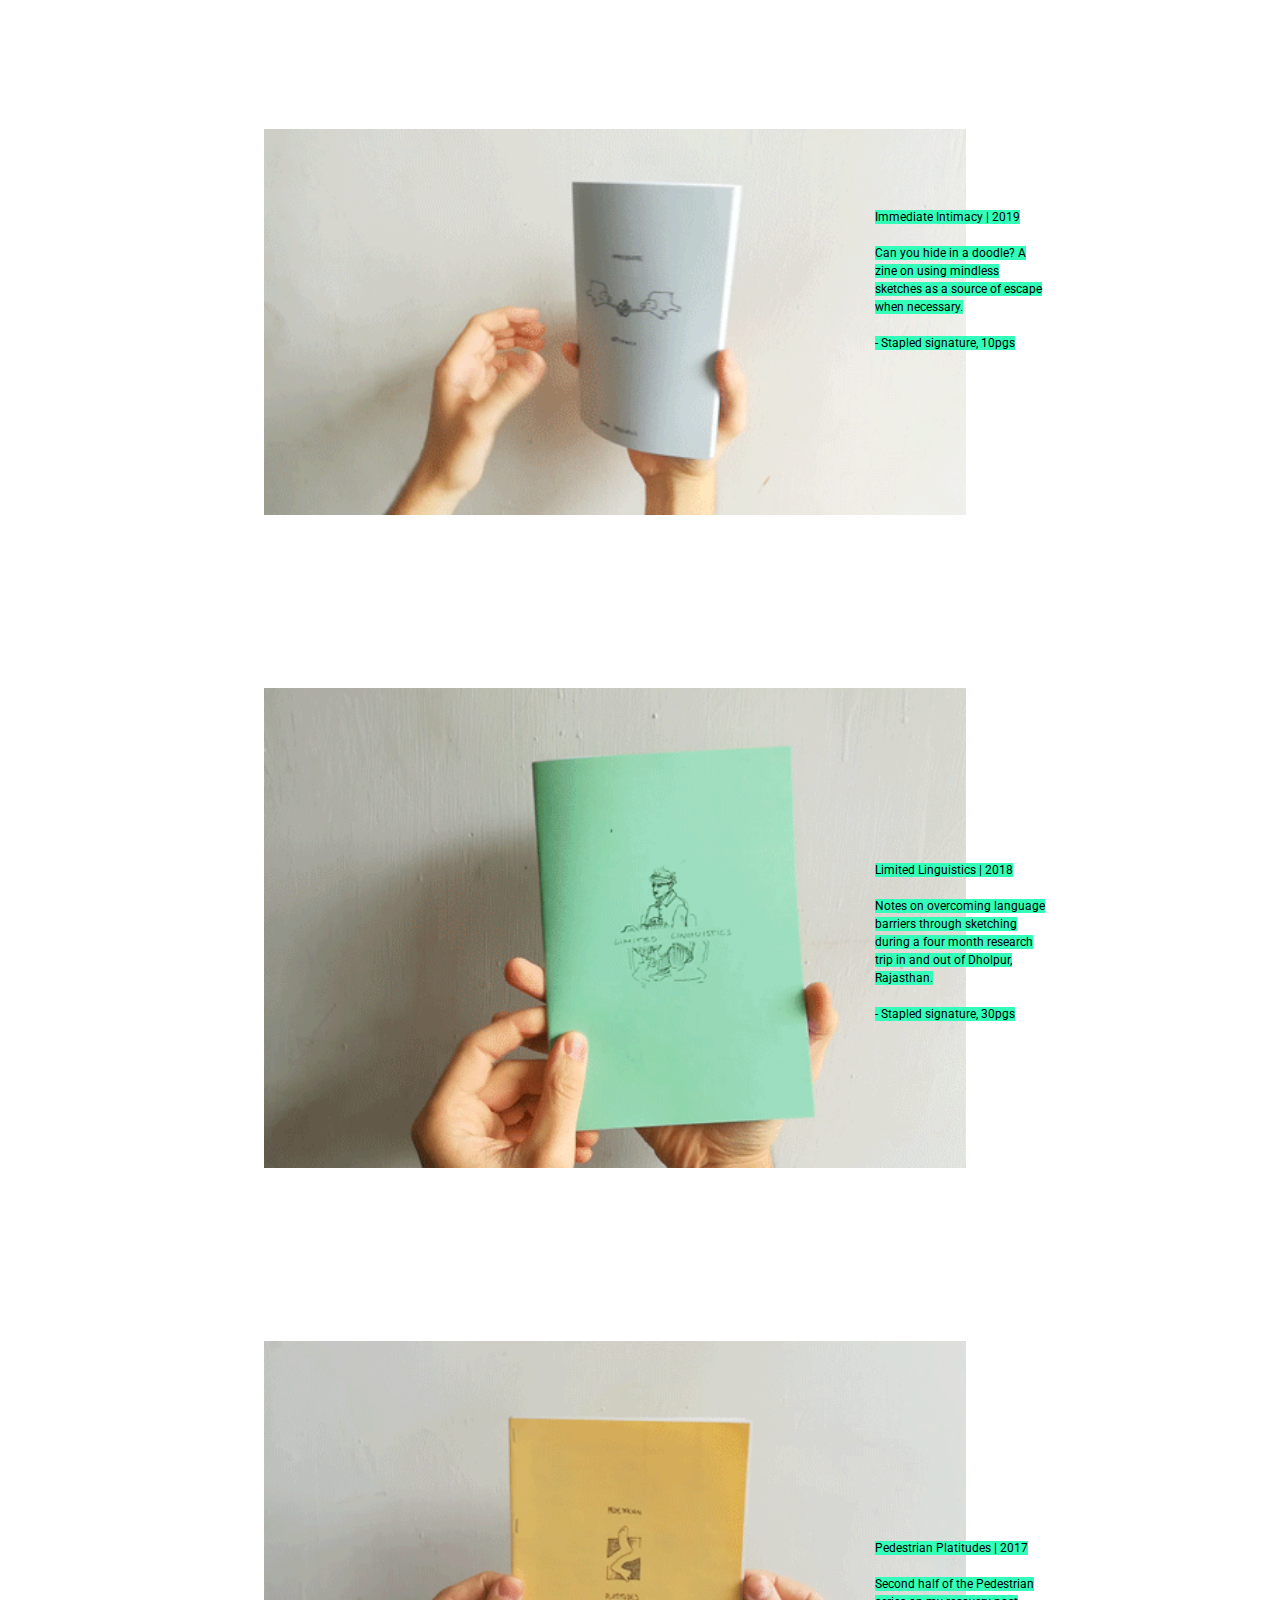
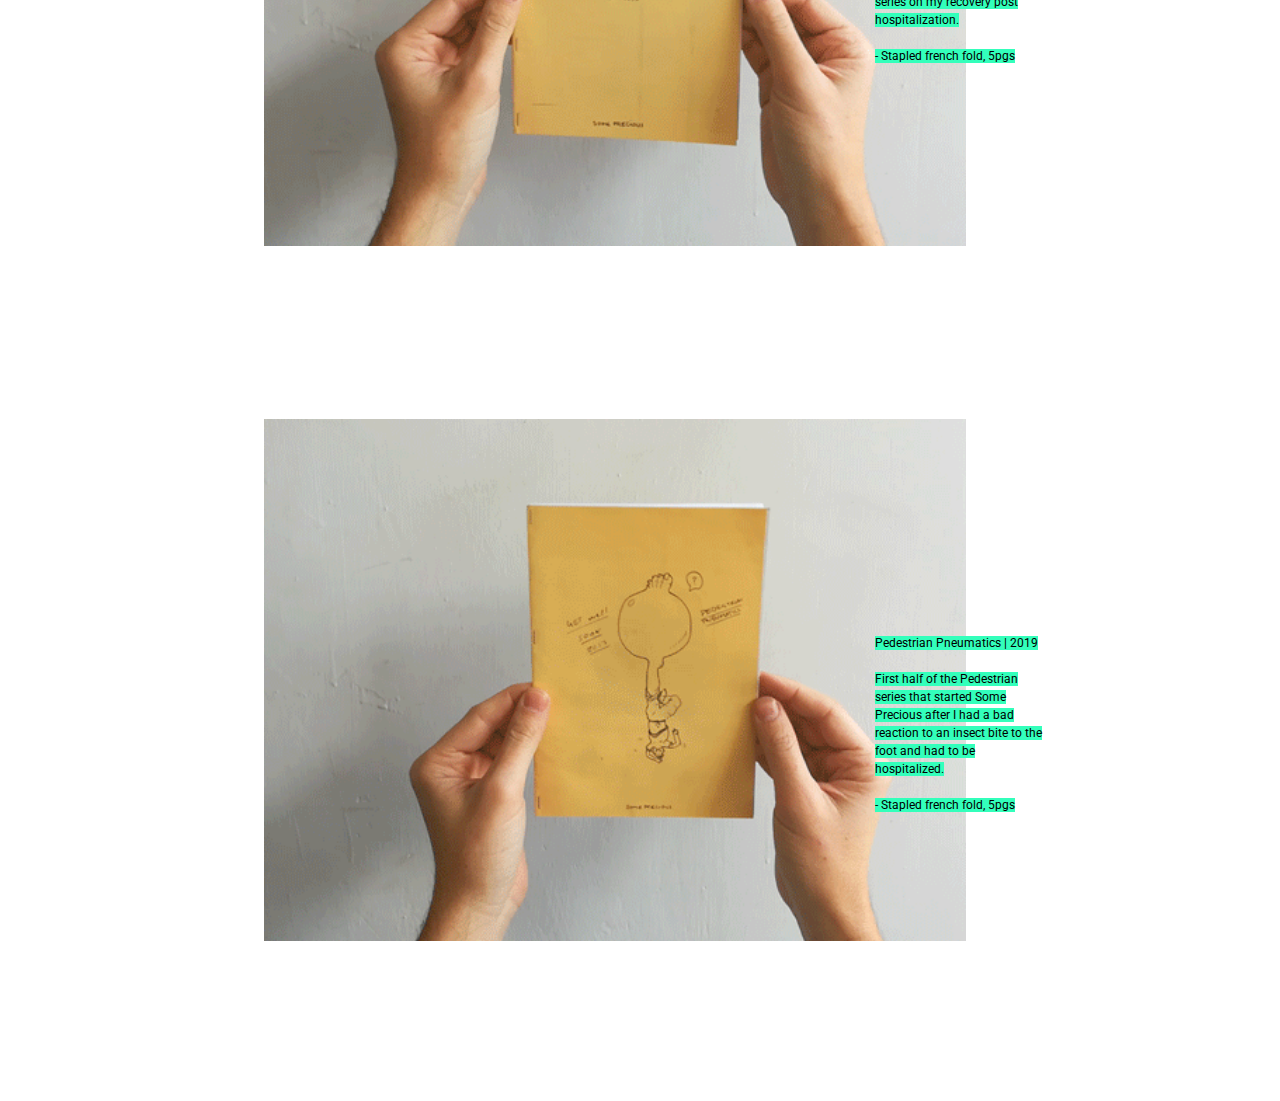
==== commit d4e8b9a8: "Update 00SomePrecious.html" ====
--- a/00SomePrecious.html
+++ b/00SomePrecious.html
@@ -64,6 +64,7 @@
                 <img src="Images/000_Someprecious/iterativeinterog.gif" style="width:100%; float: left;">
                 <div class="tempCaption">
                     <calloutL>Small Talk, Big Questions | 2020<br><br>A program designed to ask the big questions, always. By using a deceivingly simple question structure similar to that which an inquisitive child might likely use, it is designed to help its user consider the most (un)likely of circumstances.<br><br> — <a class="doc" href="https://smalltalkbigquestions.today" target="_blank">Site link</a>
+                        <br> — <a class="doc" href="https://draft.ajaibghar.com/smalltalk-bigq" target="_blank">Co-po-Jam Performance</a>
  </calloutL>
                 </div>
             </div>
@@ -174,14 +175,14 @@
             <h2>🗝️</h2>
         </button>
         <div class="contentBR">
-            <textTABS>
-                <li> <a class="key" href="#" target="_blank">Design Research and Strategy 🧩</a></li>
-                <li> <a class="key" href="#" target="_blank">Digital Storytelling 🦄</a></li>
-                <li> <a class="key" href="#" target="_blank">Speculative Design 🔮</a></li>
-                <li> <a class="key" href="#" target="_blank">Public Engagement 💬</a></li>
-                <li> <a class="key" href="#" target="_blank">Cocreation 🐙</a></li>
-                <li> <a class="key" href="#" target="_blank">Art Direction 🗺️</a></li>
-                <li> <a class="key" href="#" target="_blank">Prototyping and Production 🛠️</a></li>
+           <textTABS>
+                <li ><textlink>Design Research and Strategy 🧩</textlink></li>
+                <li> <textlink>Digital Storytelling 🦄</textlink></li>
+                <li> <textlink>Speculative Design 🔮</textlink></li>
+                <li> <textlink>Public Engagement 💬</textlink></li>
+                <li> <textlink>Cocreation 🐙</textlink></li>
+                <li> <textlink>Art Direction 🗺️</textlink></li>
+                <li> <textlink>Prototyping and Production 🛠️</textlink></li>
             </textTABS>
         </div>
     </div>
--- a/style.css
+++ b/style.css
@@ -1,4 +1,3 @@
-
 body {
     padding: 0px;
     cursor: crosshair;
@@ -71,6 +70,20 @@
 li {
     text-align: right;
     list-style: none;
+}
+
+
+textLink {
+    line-height: 24px;
+    background: white;
+    font-family: 'Roboto';
+    font-size: 18x;
+    cursor: crosshair;
+    font-weight: normal;
+    text-transform: lowercase;
+    color: black;
+    text-decoration: none;
+
 }
 
 a.h1 {
@@ -353,6 +366,9 @@
 }
 
 
+
+
+/*
 a.key {
     line-height: 24px;
     background: white;
@@ -371,6 +387,7 @@
     background: white;
     text-decoration: none;
 }
+*/
 
 
 
@@ -432,7 +449,7 @@
 
 
 .fullXscroll {
-        position: relative;
+    position: relative;
     flex-direction: row;
     display: flex;
     flex-wrap: nowrap;
@@ -472,12 +489,12 @@
     width: 170px;
 }
 
-.scrollCaption { 
+.scrollCaption {
     position: inherit;
     z-index: 1;
     top: 10vh;
     left: 2vw;
-    width:20vw;
+    width: 20vw;
 }
 
 .tempCaptionfull {
@@ -489,7 +506,6 @@
     right: -55%;
     width: 200px;
 }
-
 
 
 
@@ -610,6 +626,9 @@
         color: black;
         text-decoration: underline;
     }
+    
+
+
 
     .tempImg {
 
@@ -635,6 +654,25 @@
         padding-right: 20vw;
     }
 
+    
+        .flex-grid-noPad {
+    display:flex;
+    flex-flow: row;
+            margin-top: 20vh;
+            margin-bottom: 20vh;
+            width: 90vw;
+}
+   
+    
+    .fullXscroll {
+    position: relative;
+    flex-direction: row;
+    display: flex;
+    height: 30vh;
+    width: 100%;
+    overflow-x: scroll;
+    overflow-y: auto;
+}
 
     .topRight {
         margin 0;
@@ -736,6 +774,8 @@
         padding-top: 5vh;
         margin-bottom: 18px;
     }
+    
+
 
     .tempCaptionfull {
         margin: 0px;
@@ -747,6 +787,13 @@
         width: 350px;
     }
 
+.scrollCaption {
+    position: inherit;
+    z-index: 1;
+    top: 10vh;
+    left: 2vw;
+    width: 40vw;
+}
 
     .tempCaption {
         margin: 0px;
@@ -755,8 +802,9 @@
         position: relative;
         bottom: 20vh;
         right: -75%;
-        width: 350px;
-    }
+        width:350px;
+    }
+
 
     calloutR {
         color: black;
@@ -834,7 +882,7 @@
 @media screen and (max-height:600px) and (orientation:landscape) {
     /* Styles */
 
-        .infoSide {
+    .infoSide {
         width: 23vw;
         position: absolute;
         overflow-y: scroll;
@@ -853,6 +901,29 @@
         padding-bottom: 15vh;
     }
 
+    
+    .flex-grid-noPad {
+    display: flex;
+    flex-flow: row;
+    padding-top: 45vh;
+    padding-left: 2vw;
+    padding-right: 2vw;
+    padding-bottom: 20vh;
+}
+   
+    
+    .fullXscroll {
+    position: relative;
+    flex-direction: row;
+    display: flex;
+    flex-wrap: nowrap;
+    margin: 0px;
+    height: 80vh;
+    width: 90vw;
+    overflow-x: scroll;
+    overflow-y: auto;
+}
+    
     .tempCaptionfull {
         margin: 0px;
         padding: 0px;
@@ -869,11 +940,19 @@
         height: 30px;
         position: relative;
         bottom: 15vh;
-        right: -35%;
+        right: -25%;
         width: 170px;
     }
 
-
+.scrollCaption {
+    position: inherit;
+    z-index: 1;
+    top: 10vh;
+    left: 2vw;
+    width: 30vw;
+}
+    
+    
 
     .tempImg {
 
@@ -932,4 +1011,3 @@
 
 
 }
-
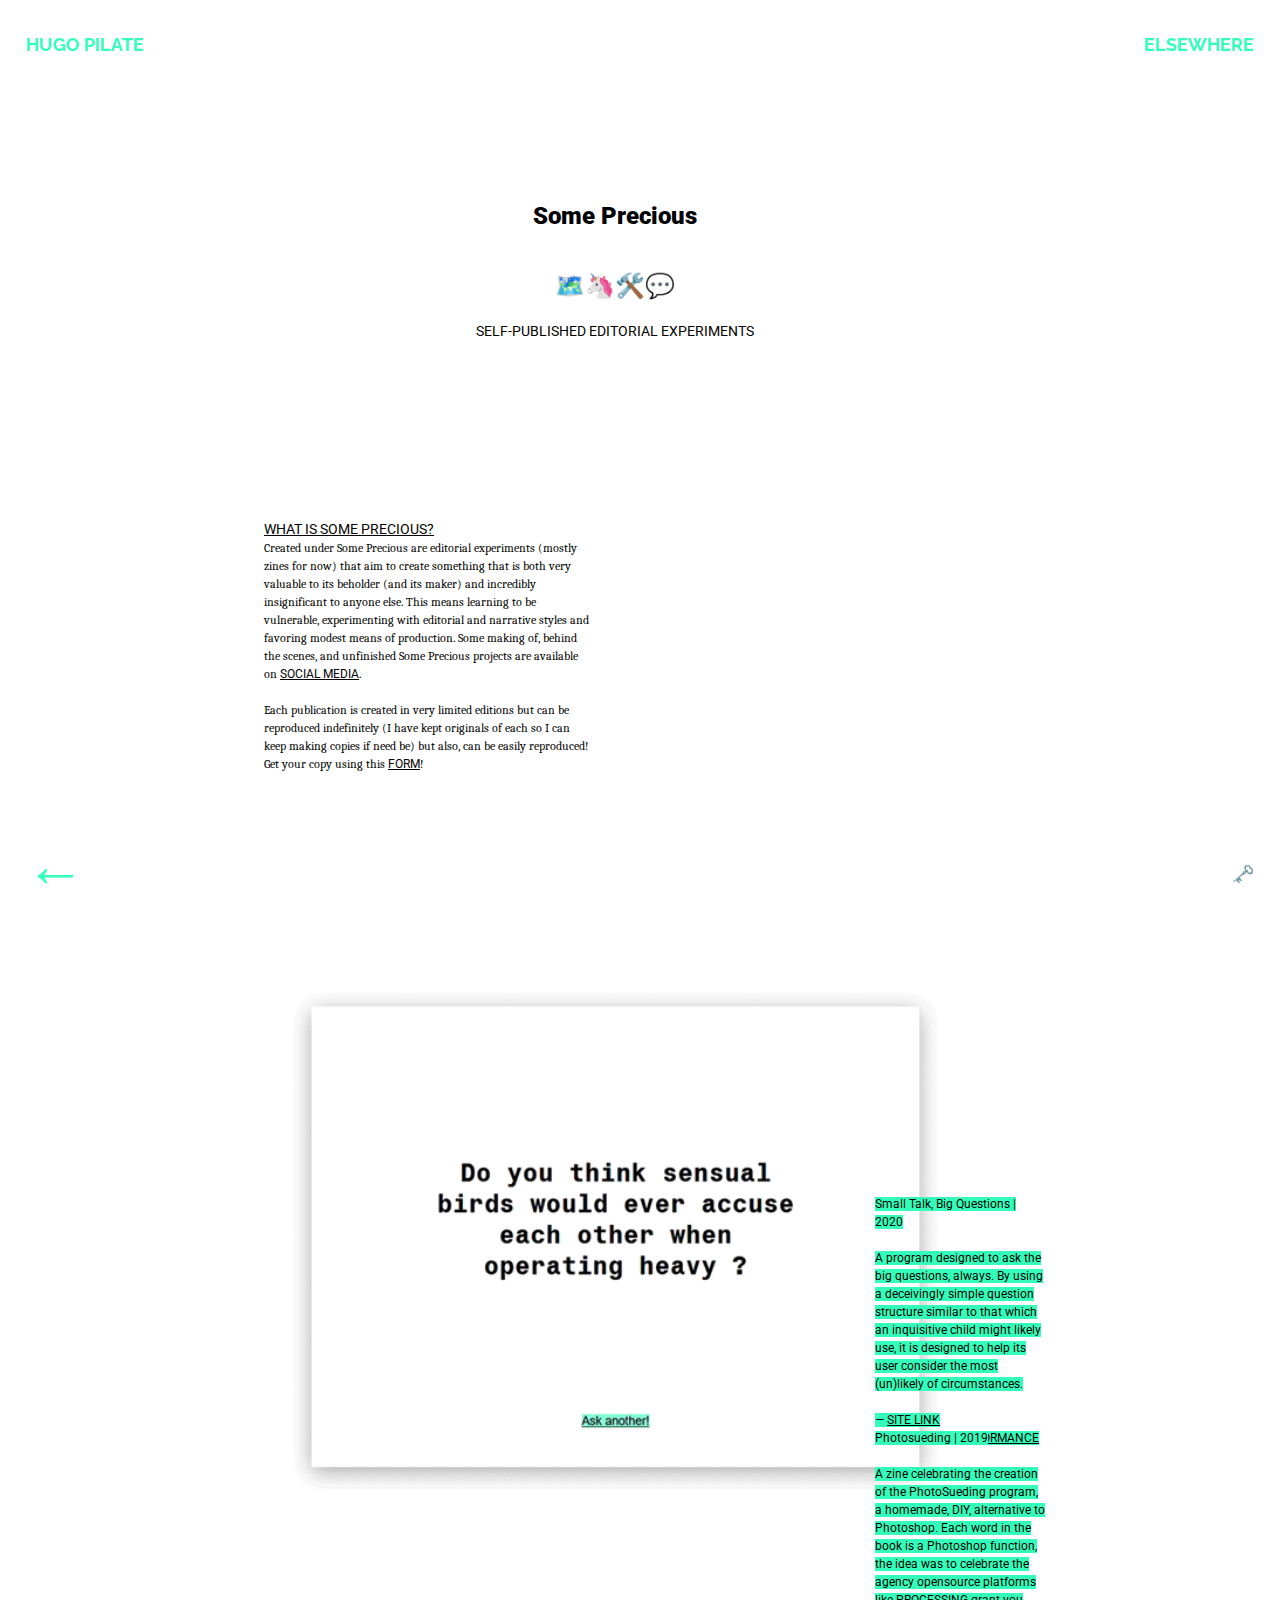
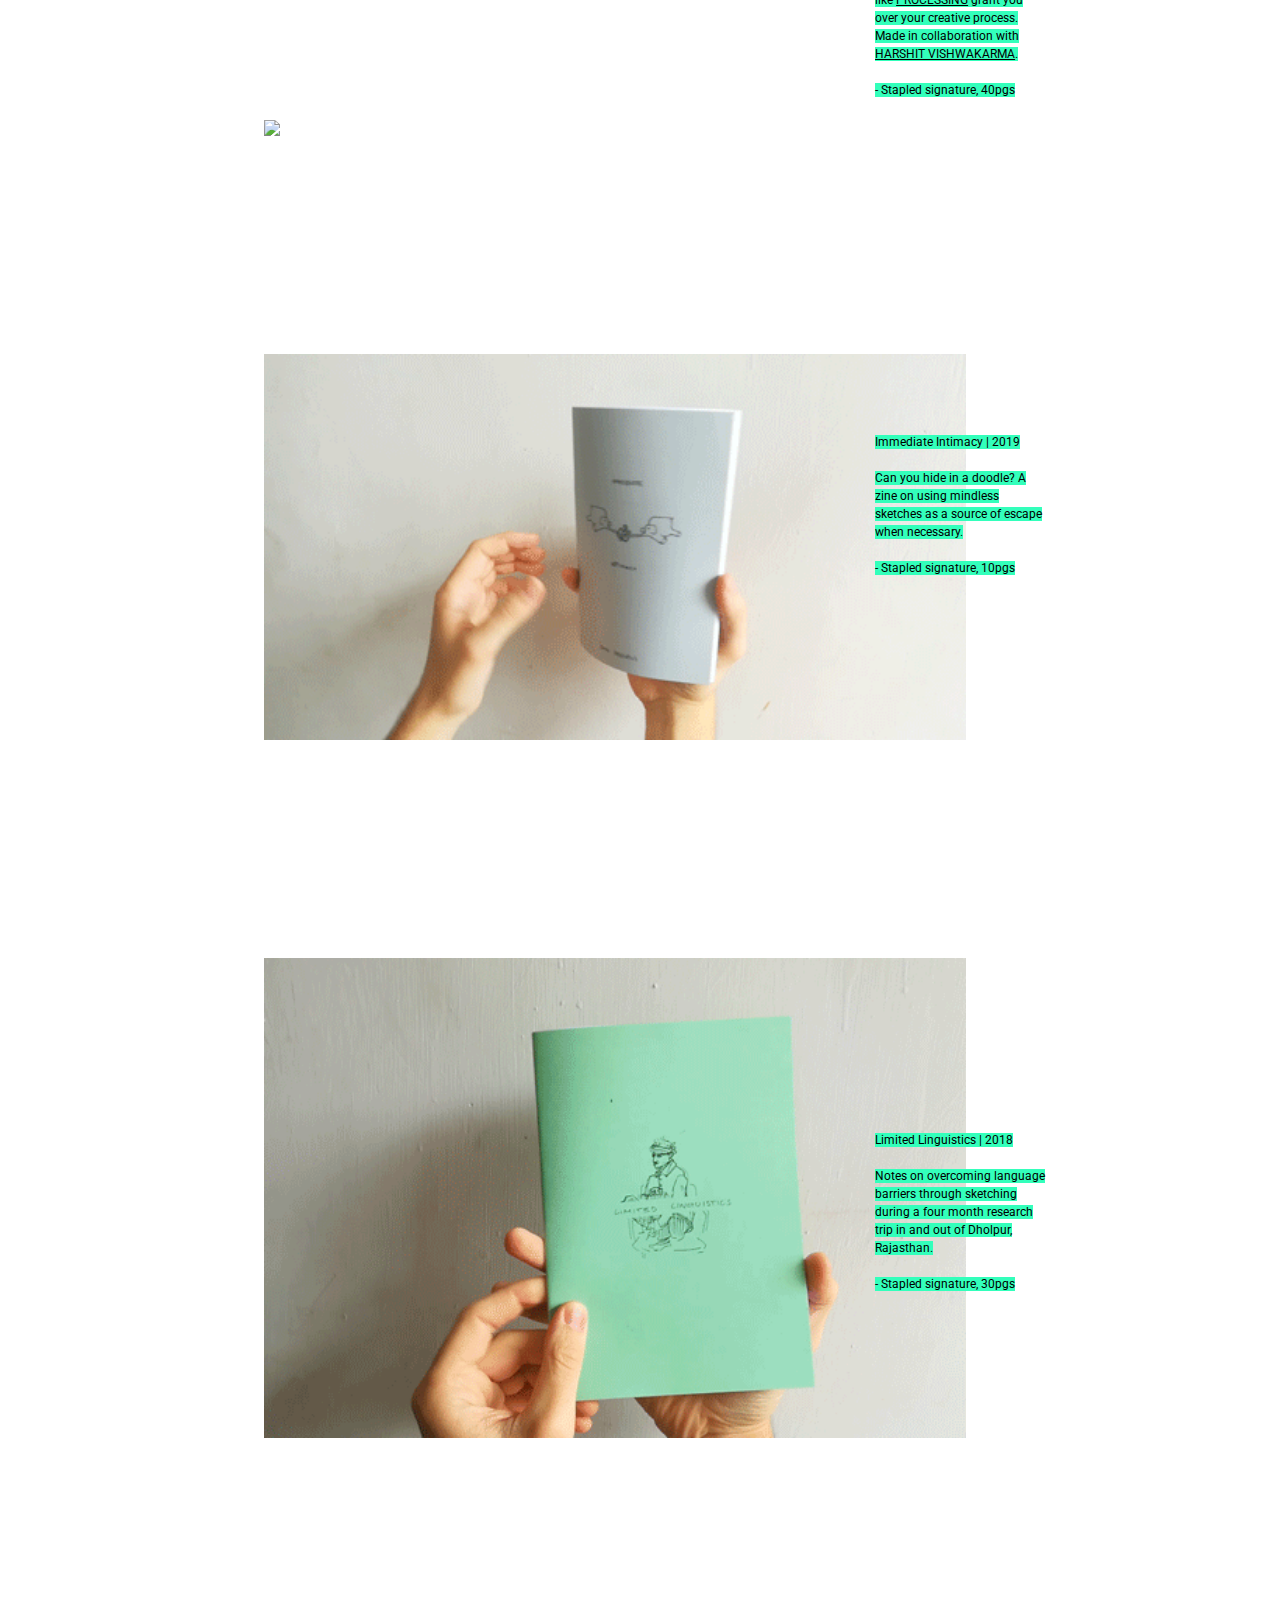
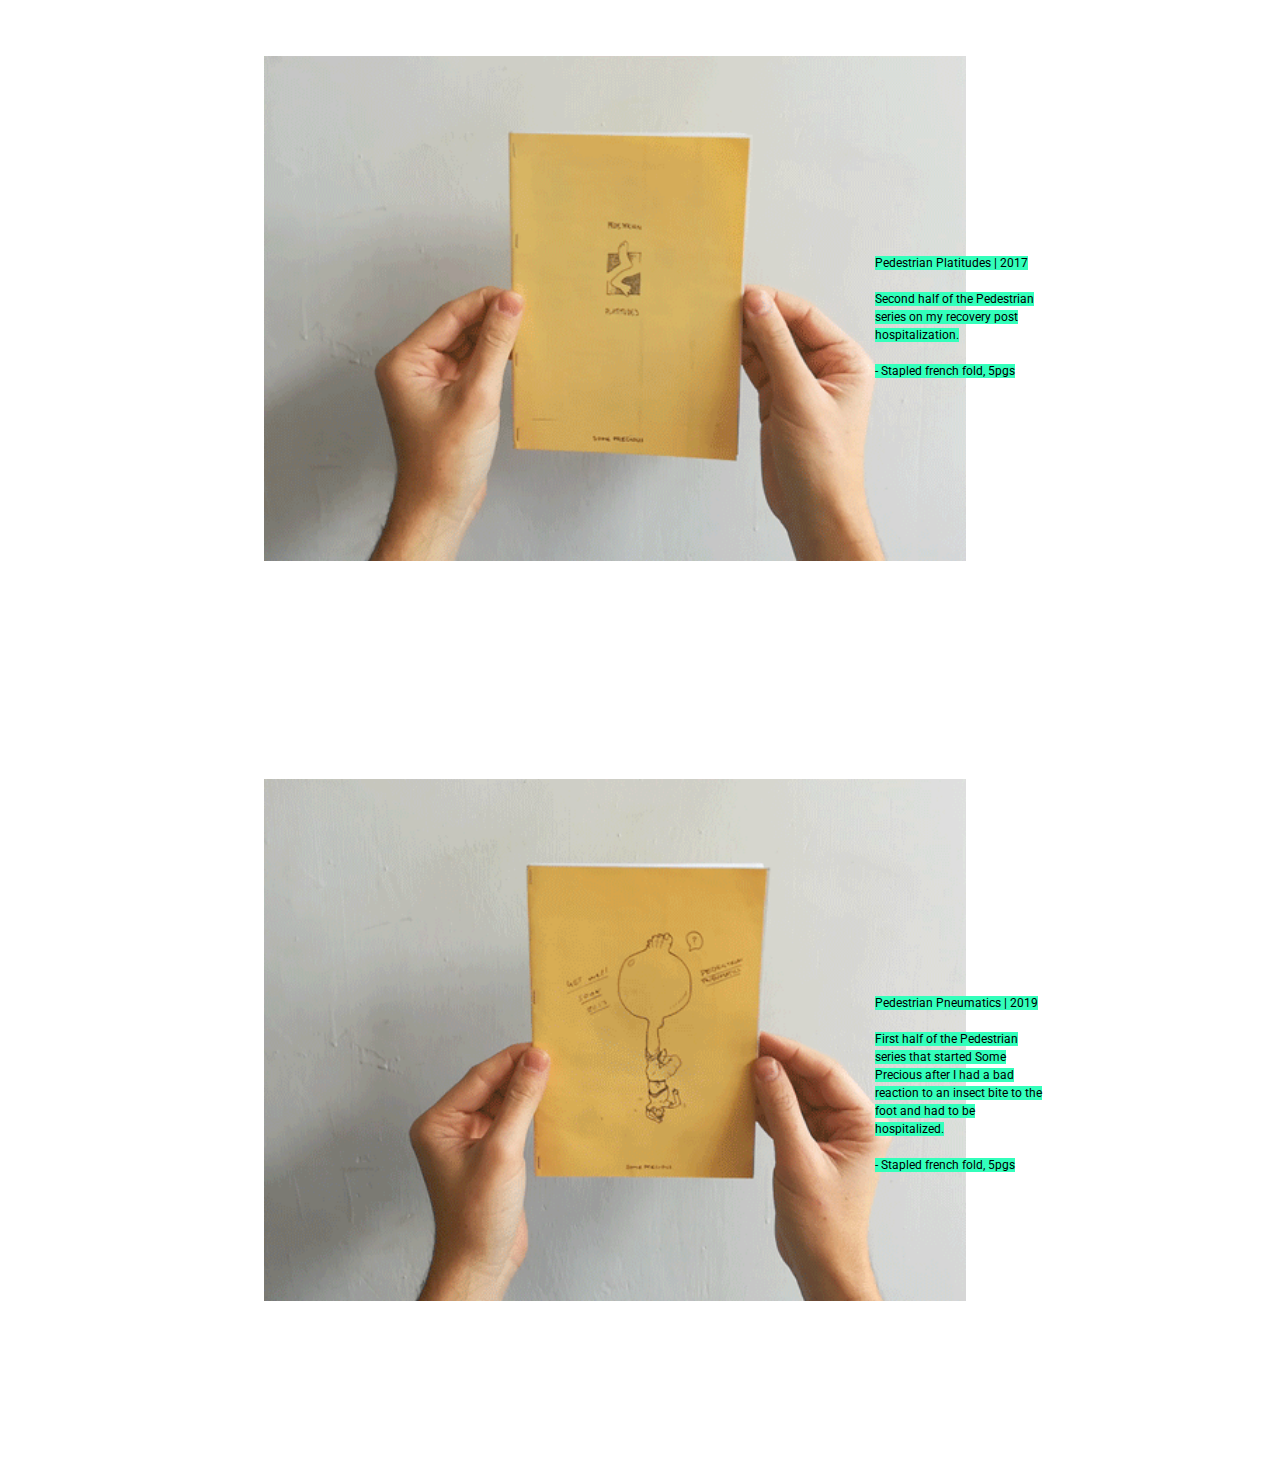
==== commit 0ab05649: "WebsiteUpdate" ====
--- a/00SomePrecious.html
+++ b/00SomePrecious.html
@@ -150,7 +150,7 @@
     
     
     <div class="topleft">
-        <a class="tab" href="index.html" style="text-transform: uppercase"><h2>HUGO PILATE</h2></a>
+        <a class="tab" href="scrollfolio.html" style="text-transform: uppercase"><h2>HUGO PILATE</h2></a>
 
     </div>
 
--- a/style.css
+++ b/style.css
@@ -1,6 +1,14 @@
 body {
     padding: 0px;
     cursor: crosshair;
+}
+
+.x0, .y0, .z0 {
+	display: inline-block;
+}
+
+.x1, .y1, .z1 {
+	display: inline-block;
 }
 
 
@@ -94,6 +102,17 @@
     z-index: 1;
 }
 
+
+
+h1 {
+    margin-top: 0px;
+    text-decoration: none;
+    font-family: 'Raleway', sans-serif;
+    font-size: 60px;
+    color: #33ffbb;
+    z-index: 1;
+}
+
 a.h1:hover {
     text-decoration: none;
     font-family: 'Raleway', sans-serif;
@@ -101,7 +120,6 @@
     color: #33ffbb;
     z-index: 1;
 }
-
 
 h2 {
     background-color: transparent;
@@ -180,7 +198,17 @@
     margin-bottom: 18px;
 }
 
-
+h8 {
+    background: white;
+    line-height: 35px;
+    color: black;
+position: sticky;
+    font-family: 'Roboto', sans-serif;
+    font-weight: 900;
+    font-size: 44px;
+    padding-top: 0vh;
+    margin-bottom: 18px;
+}
 
 /*         INTERACTIVE (CLICKABLE MENUS)        */
 
@@ -473,8 +501,10 @@
 }
 
 .temp {
+/*
     margin: 0px;
     padding: 0px;
+*/
     position: relative;
     width: 100%;
 }
@@ -562,7 +592,7 @@
 .flex-grid {
     display: flex;
     flex-flow: row;
-    padding-top: 10vh;
+    padding-top: 15vh;
     padding-left: 20vw;
     padding-right: 20vw;
     padding-bottom: 5vh;
@@ -580,6 +610,20 @@
 .flex-grid .col {
     flex: 1;
     padding-right: 50px;
+    min-width: 30%;
+}
+
+.flex-grid .colscroll {
+    flex: 1;
+    height: 60vh;
+    overflow-y: scroll;
+    padding-right: 50px;
+    min-width: 30%;
+}
+
+.flex-grid .colCenter {
+    flex: 1;
+    align-content: center;
     min-width: 30%;
 }
 
@@ -775,6 +819,8 @@
         margin-bottom: 18px;
     }
     
+ 
+    
 
 
     .tempCaptionfull {
